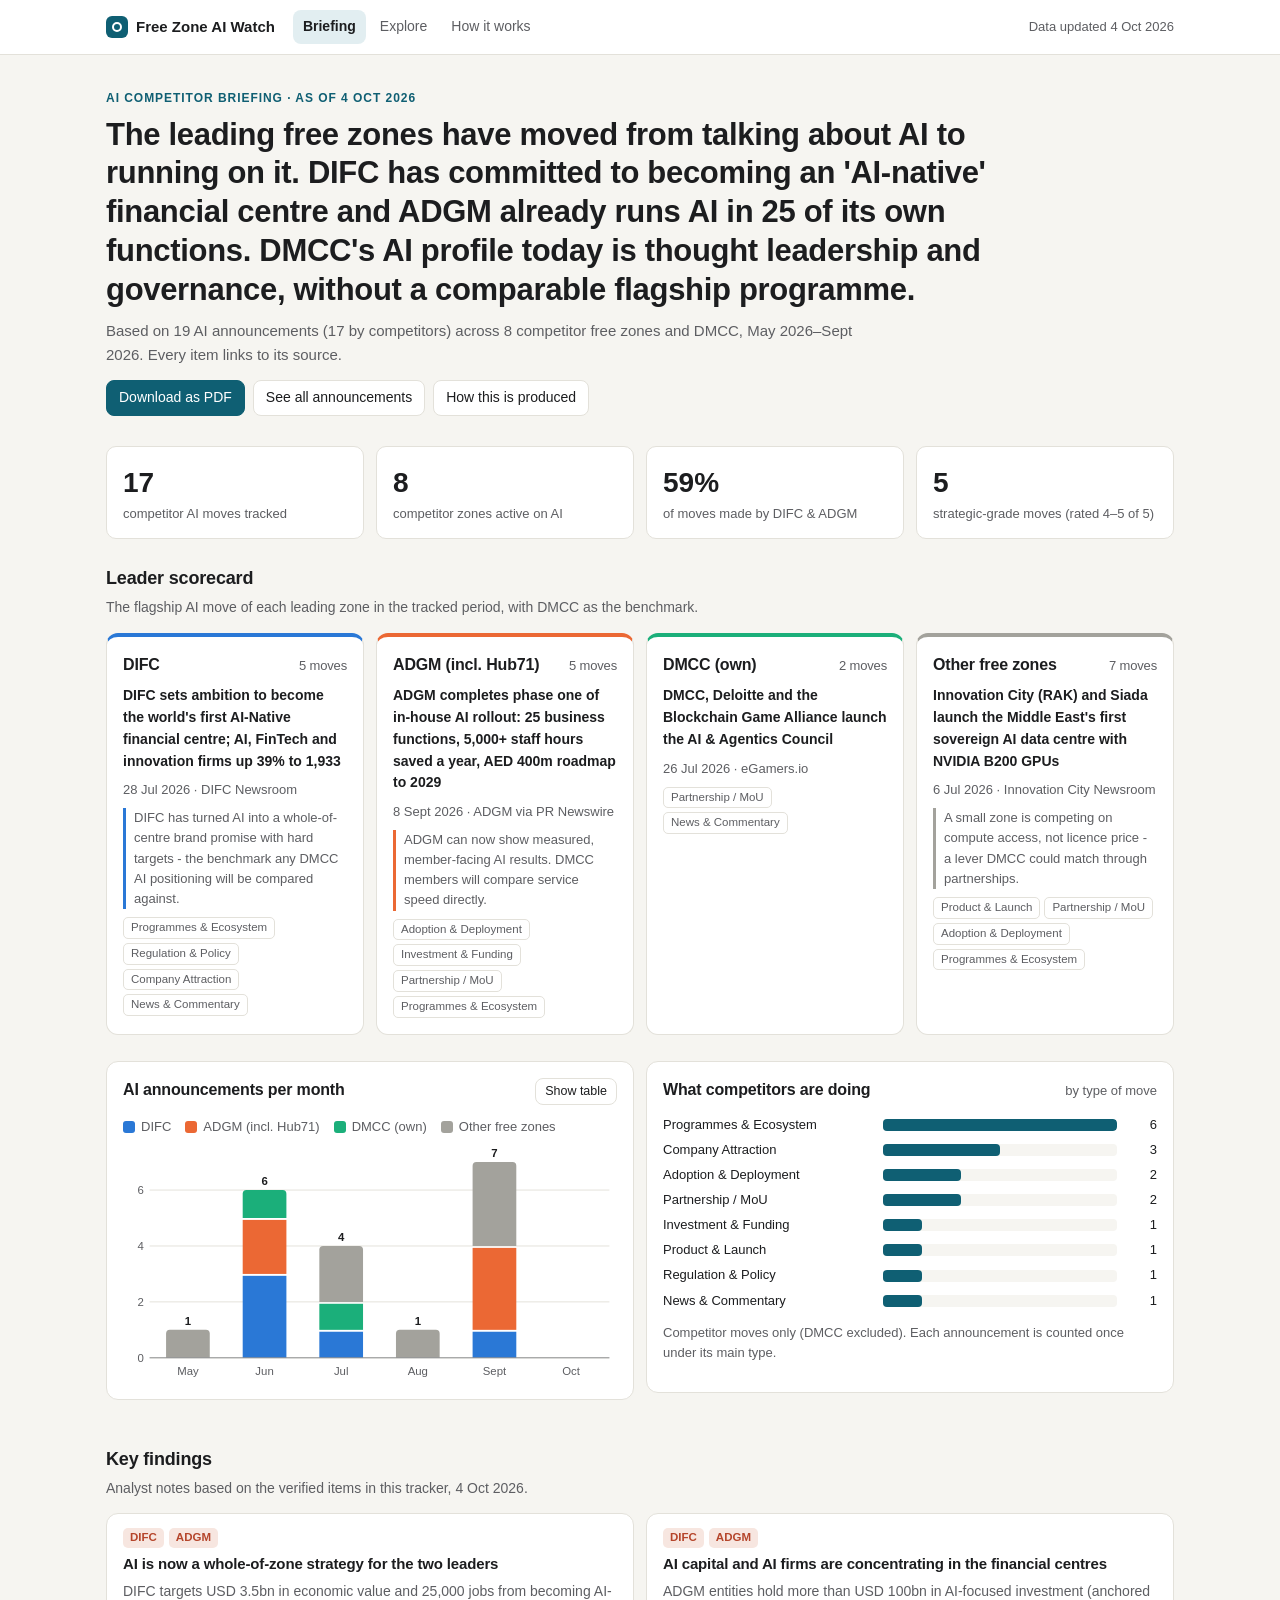
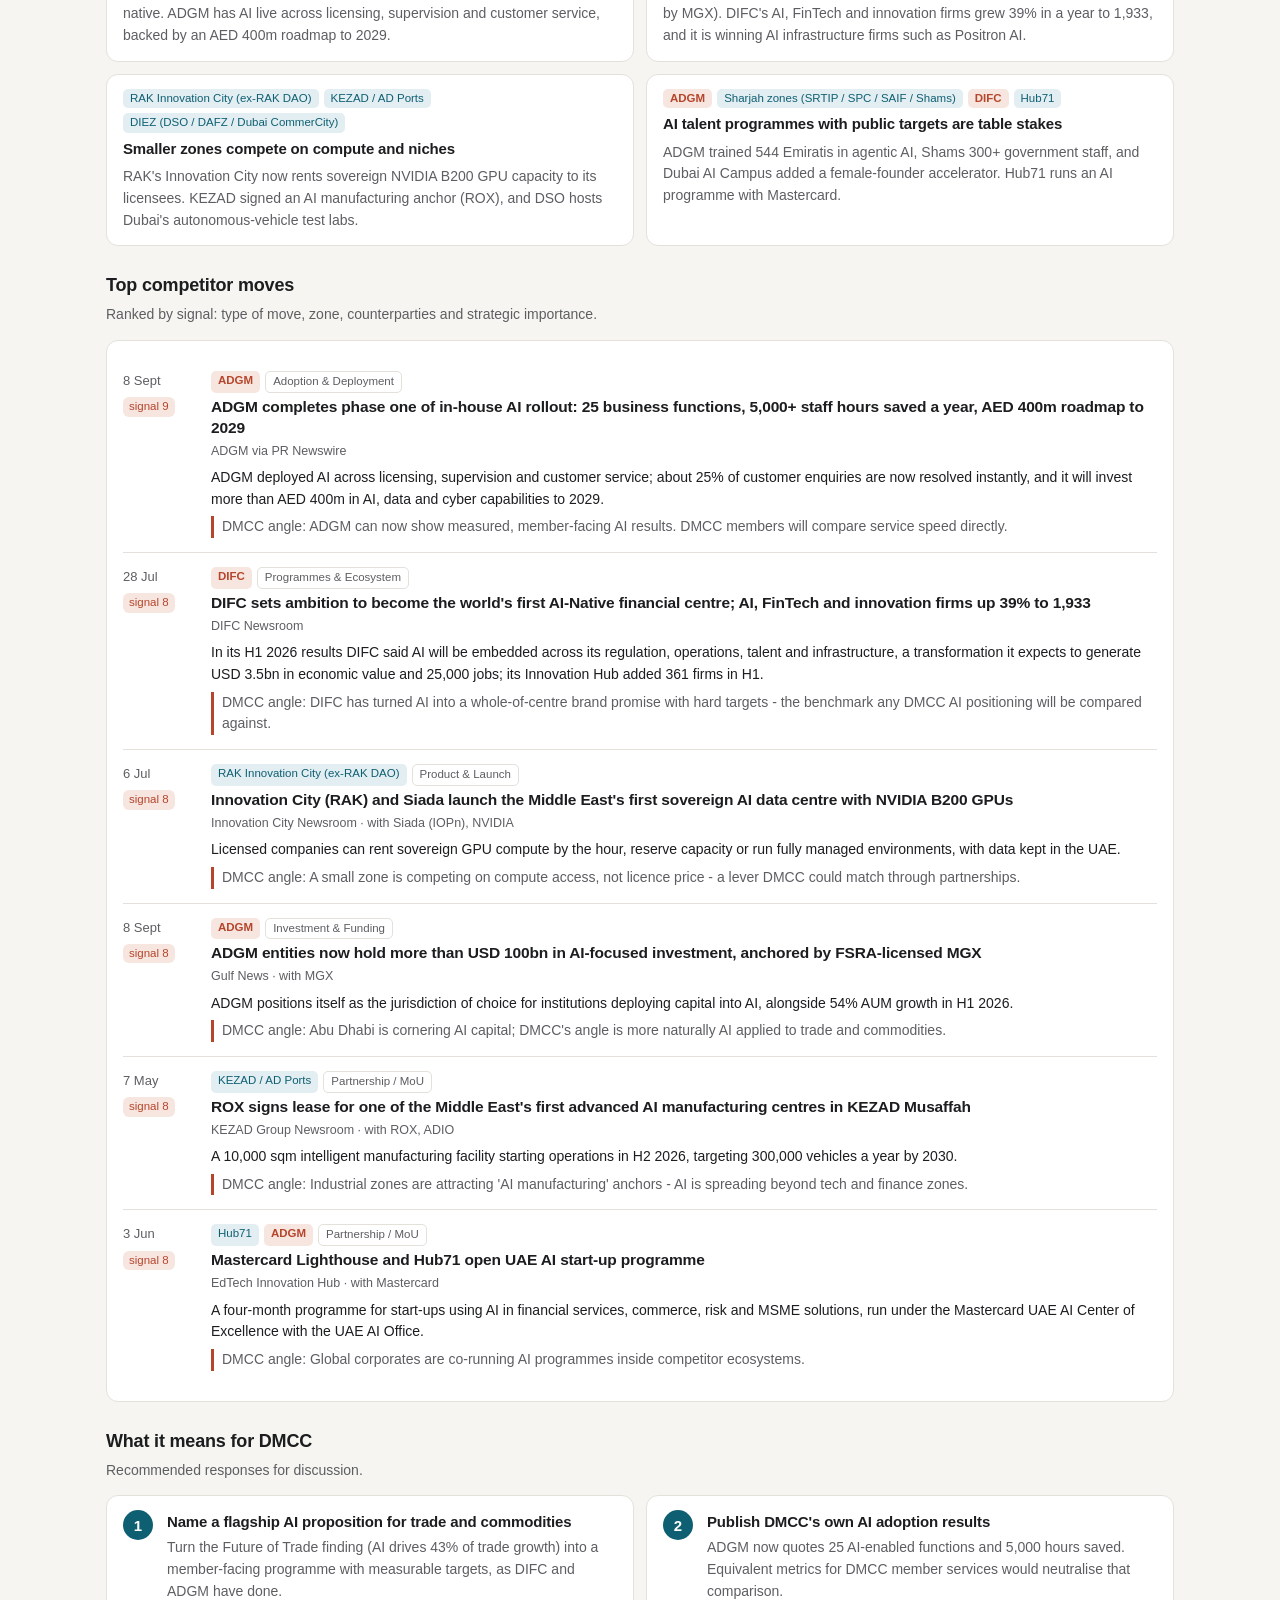
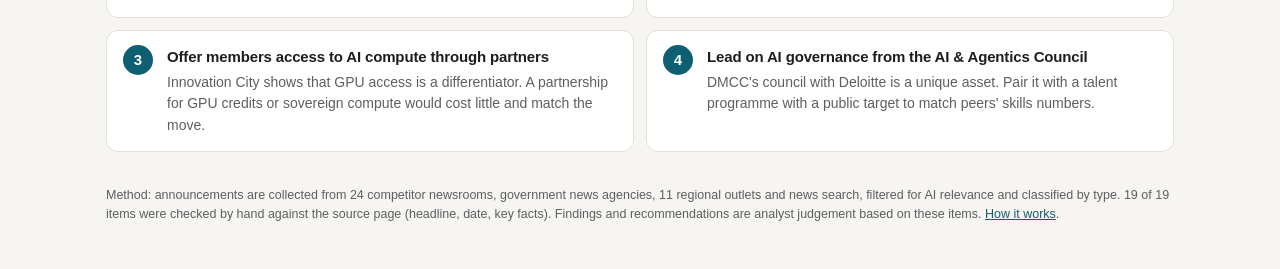
==== index.html @ cc0c8601 "Leadership-ready release: executive briefing, CTO 'how it works' page, verified data, static Pages h" ====
<!doctype html>
<html lang="en">
<head>
<meta charset="utf-8">
<meta name="viewport" content="width=device-width, initial-scale=1">
<title>AI Competitor Briefing</title>
<meta name="description" content="Executive briefing on AI contracts, adoption and launches by UAE free zones, prepared for DMCC leadership.">
<link rel="alternate" type="application/rss+xml" title="Free Zone AI Watch" href="feed.xml">
<link rel="stylesheet" href="styles.css">
</head>
<body>
<header class="nav">
  <div class="wrap">
    <a class="brand" href="./"><span class="mark" aria-hidden="true"></span>Free Zone AI Watch</a>
    <nav aria-label="Pages"><a href="./" aria-current="page">Briefing</a><a href="explore.html">Explore</a><a href="how-it-works.html">How it works</a></nav>
    <span class="meta" id="updated">Loading...</span>
  </div>
</header>

<main class="wrap">
  <section class="hero">
    <div class="eyebrow" id="eyebrow">AI competitor briefing</div>
    <h1 id="headline">Loading briefing...</h1>
    <p class="lede" id="lede"></p>
    <div class="actions">
      <button class="btn primary" onclick="window.print()">Download as PDF</button>
      <a class="btn" href="explore.html">See all announcements</a>
      <a class="btn" href="how-it-works.html">How this is produced</a>
    </div>
  </section>

  <div class="kpis" id="kpis" aria-label="Headline numbers"></div>

  <section class="section" aria-labelledby="sc-h">
    <h2 id="sc-h">Leader scorecard</h2>
    <p class="sub">The flagship AI move of each leading zone in the tracked period, with DMCC as the benchmark.</p>
    <div class="grid g4" id="scorecard"></div>
  </section>

  <section class="section grid g2" style="align-items:start">
    <div class="panel" aria-labelledby="ch-h">
      <div class="panel-head"><h2 id="ch-h">AI announcements per month</h2>
        <button class="btn no-print" id="tblbtn" aria-expanded="false" style="font-size:12.5px;padding:3px 9px">Show table</button></div>
      <div class="legend" id="legend"></div>
      <div class="chart-wrap" id="chartwrap"><svg class="chart" id="chart" role="img" aria-labelledby="ch-h"></svg><div class="tip" id="tip"></div></div>
      <div id="charttable" hidden></div>
    </div>
    <div class="panel" aria-labelledby="mix-h">
      <div class="panel-head"><h2 id="mix-h">What competitors are doing</h2><span class="hint">by type of move</span></div>
      <div id="mix"></div>
    </div>
  </section>

  <section class="section" aria-labelledby="f-h">
    <h2 id="f-h">Key findings</h2>
    <p class="sub" id="f-sub"></p>
    <div class="grid g2" id="findings"></div>
  </section>

  <section class="section" aria-labelledby="m-h">
    <h2 id="m-h">Top competitor moves</h2>
    <p class="sub">Ranked by signal: type of move, zone, counterparties and strategic importance.</p>
    <div class="panel"><ol class="list" id="moves"></ol></div>
  </section>

  <section class="section" aria-labelledby="r-h">
    <h2 id="r-h">What it means for DMCC</h2>
    <p class="sub">Recommended responses for discussion.</p>
    <div class="grid g2" id="recs"></div>
  </section>

  <p class="foot" id="method"></p>
</main>
<script src="brief.js"></script>
</body>
</html>
---- styles.css ----
:root {
  --bg: #f6f5f1; --surface: #ffffff; --surface-2: #fbfaf7; --ink: #1c1d1f; --muted: #5d5e62; --faint: #8a8b8f; --line: #e3e1da;
  --accent: #0f5f73; --accent-soft: #e2eef1; --leader: #b5452b; --leader-soft: #f7e6e0;
  --s-difc: #2a78d6; --s-adgm: #eb6834; --s-dmcc: #1baf7a; --s-other: #a3a29c;
  --bar: #9fc3cc; --bar-leader: #d98a73; --self: #6b6b6b;
  --ok: #2e8b57; --warn: #b7860b; --bad: #b5452b;
  color-scheme: light;
}
@media (prefers-color-scheme: dark) {
  :root:not([data-theme="light"]) {
    --bg: #141517; --surface: #1d1f22; --surface-2: #232529; --ink: #ecebe7; --muted: #a9aaad; --faint: #7d7e82; --line: #2f3236;
    --accent: #6cc2d6; --accent-soft: #1d3339; --leader: #f0937a; --leader-soft: #3a2621;
    --s-difc: #3987e5; --s-adgm: #d95926; --s-dmcc: #199e70; --s-other: #6f6e69;
    --bar: #3e7482; --bar-leader: #a5573f; --self: #8b8b8b;
    --ok: #4cb37a; --warn: #d9a93a; --bad: #f0937a;
    color-scheme: dark;
  }
}
:root[data-theme="dark"] {
  --bg: #141517; --surface: #1d1f22; --surface-2: #232529; --ink: #ecebe7; --muted: #a9aaad; --faint: #7d7e82; --line: #2f3236;
  --accent: #6cc2d6; --accent-soft: #1d3339; --leader: #f0937a; --leader-soft: #3a2621;
  --s-difc: #3987e5; --s-adgm: #d95926; --s-dmcc: #199e70; --s-other: #6f6e69;
  --bar: #3e7482; --bar-leader: #a5573f; --self: #8b8b8b;
  --ok: #4cb37a; --warn: #d9a93a; --bad: #f0937a;
  color-scheme: dark;
}

* { box-sizing: border-box; }
body { margin: 0; background: var(--bg); color: var(--ink); font: 15px/1.55 -apple-system, BlinkMacSystemFont, "Segoe UI", Inter, Roboto, sans-serif; }
a { color: var(--accent); }
.wrap { max-width: 1100px; margin: 0 auto; padding: 0 16px; }
main, .alert, code { overflow-wrap: anywhere; }
h1, h2, h3 { letter-spacing: -0.01em; }

/* ---------- top navigation */
.nav { background: var(--surface); border-bottom: 1px solid var(--line); position: sticky; top: 0; z-index: 5; }
.nav .wrap { display: flex; align-items: center; gap: 18px; min-height: 54px; flex-wrap: wrap; }
.brand { font-weight: 700; color: var(--ink); text-decoration: none; display: flex; align-items: center; gap: 8px; }
.brand .mark { width: 22px; height: 22px; border-radius: 6px; background: var(--accent); display: inline-block; position: relative; }
.brand .mark::after { content: ""; position: absolute; inset: 6px; border-radius: 50%; border: 2px solid var(--surface); }
.nav nav { display: flex; gap: 4px; flex-wrap: wrap; }
.nav nav a { text-decoration: none; color: var(--muted); padding: 6px 10px; border-radius: 8px; font-size: 14px; }
.nav nav a[aria-current="page"] { color: var(--ink); background: var(--accent-soft); font-weight: 600; }
.nav .meta { margin-left: auto; color: var(--muted); font-size: 13px; }

/* ---------- briefing hero */
.hero { padding: 34px 0 10px; }
.eyebrow { text-transform: uppercase; letter-spacing: .08em; font-size: 12px; color: var(--accent); font-weight: 700; }
.hero h1 { font-size: clamp(22px, 3.2vw, 31px); line-height: 1.25; margin: 8px 0 10px; max-width: 30em; font-weight: 650; }
.hero p.lede { color: var(--muted); margin: 0; max-width: 52em; }
.actions { display: flex; gap: 8px; margin-top: 14px; flex-wrap: wrap; }
.btn { font: inherit; font-size: 14px; border: 1px solid var(--line); background: var(--surface); color: var(--ink); border-radius: 8px; padding: 6px 12px; cursor: pointer; text-decoration: none; }
.btn.primary { background: var(--accent); border-color: var(--accent); color: var(--surface); }

/* ---------- shared cards and sections */
.section { margin: 26px 0; }
.section > h2 { font-size: 18px; margin: 0 0 4px; }
.section > .sub { color: var(--muted); margin: 0 0 14px; font-size: 14px; }
.panel { background: var(--surface); border: 1px solid var(--line); border-radius: 12px; padding: 16px; margin-bottom: 20px; }
.panel-head { display: flex; flex-wrap: wrap; gap: 8px; justify-content: space-between; align-items: baseline; margin-bottom: 12px; }
.panel-head h2, .panel h2 { margin: 0; font-size: 16px; }
.hint { color: var(--muted); font-size: 13px; }
.grid { display: grid; gap: 12px; }
.g2 { grid-template-columns: repeat(2, 1fr); } .g3 { grid-template-columns: repeat(3, 1fr); } .g4 { grid-template-columns: repeat(4, 1fr); }
@media (max-width: 860px) { .g3, .g4 { grid-template-columns: repeat(2, 1fr); } }
@media (max-width: 560px) { .g2, .g3, .g4 { grid-template-columns: 1fr; } }

.kpis { display: grid; grid-template-columns: repeat(4, 1fr); gap: 12px; margin: 20px 0; }
.kpi { background: var(--surface); border: 1px solid var(--line); border-radius: 10px; padding: 14px 16px; }
.kpi .v { font-size: 28px; font-weight: 650; font-variant-numeric: tabular-nums; }
.kpi .l { color: var(--muted); font-size: 13px; }
@media (max-width: 720px) { .kpis { grid-template-columns: repeat(2, 1fr); } }

/* ---------- leader scorecard */
.score { background: var(--surface); border: 1px solid var(--line); border-radius: 12px; padding: 16px; border-top: 4px solid var(--zc, var(--line)); display: flex; flex-direction: column; gap: 8px; }
.score h3 { margin: 0; font-size: 16px; display: flex; justify-content: space-between; gap: 8px; align-items: baseline; }
.score .count { font-size: 13px; color: var(--muted); font-weight: 500; white-space: nowrap; }
.score .flag { font-size: 14px; }
.score .flag a { color: var(--ink); text-decoration: none; font-weight: 600; }
.score .flag a:hover { color: var(--accent); text-decoration: underline; }
.score .angle { font-size: 13px; color: var(--muted); border-left: 3px solid var(--zc); padding-left: 8px; }
.score .cats { display: flex; flex-wrap: wrap; gap: 4px; }

/* ---------- chart */
.chart-wrap { position: relative; }
.chart { width: 100%; height: auto; display: block; }
.chart text { fill: var(--muted); font-size: 12px; font-family: inherit; }
.chart .grid-line { stroke: var(--line); stroke-width: 1; }
.chart .axis { stroke: var(--faint); stroke-width: 1; }
.chart .total { fill: var(--ink); font-weight: 600; }
.legend { display: flex; flex-wrap: wrap; gap: 14px; font-size: 13px; color: var(--muted); margin: 4px 0 8px; }
.legend span { display: inline-flex; align-items: center; gap: 6px; }
.legend i { width: 12px; height: 12px; border-radius: 3px; display: inline-block; }
.tip { position: absolute; pointer-events: none; background: var(--surface); border: 1px solid var(--line); border-radius: 8px; padding: 8px 10px; font-size: 13px; box-shadow: 0 6px 20px rgba(0,0,0,.12); min-width: 140px; display: none; z-index: 3; }
.tip b { display: block; margin-bottom: 4px; }
.tip .row { display: flex; justify-content: space-between; gap: 12px; }
.tip .row i { width: 10px; height: 10px; border-radius: 2px; display: inline-block; margin-right: 6px; }
table.data { width: 100%; border-collapse: collapse; font-size: 13px; }
table.data th, table.data td { text-align: left; padding: 6px 8px; border-bottom: 1px solid var(--line); }
table.data th { color: var(--muted); font-weight: 600; }
table.data td.n, table.data th.n { text-align: right; font-variant-numeric: tabular-nums; }
.hbar { display: grid; grid-template-columns: minmax(120px, 210px) 1fr 30px; gap: 10px; align-items: center; font-size: 13px; margin: 5px 0; }
.hbar .track { height: 12px; background: var(--bg); border-radius: 4px; overflow: hidden; display: block; }
.hbar .fill { display: block; height: 100%; background: var(--accent); border-radius: 0 4px 4px 0; }
.hbar .n { text-align: right; font-variant-numeric: tabular-nums; }

/* ---------- findings, moves, recommendations */
.finding { background: var(--surface); border: 1px solid var(--line); border-radius: 12px; padding: 14px 16px; }
.finding h3 { margin: 0 0 6px; font-size: 15px; }
.finding p { margin: 0; color: var(--muted); font-size: 14px; }
.rec { display: grid; grid-template-columns: 34px 1fr; gap: 10px; background: var(--surface); border: 1px solid var(--line); border-radius: 12px; padding: 14px 16px; }
.rec .num { width: 30px; height: 30px; border-radius: 50%; background: var(--accent); color: var(--surface); font-weight: 700; display: grid; place-items: center; }
.rec h3 { margin: 0 0 4px; font-size: 15px; }
.rec p { margin: 0; color: var(--muted); font-size: 14px; }

.tags { display: flex; flex-wrap: wrap; gap: 5px; margin-bottom: 4px; }
.tag { font-size: 11.5px; border-radius: 5px; padding: 1px 7px; background: var(--accent-soft); color: var(--accent); }
.tag.leader { background: var(--leader-soft); color: var(--leader); font-weight: 600; }
.tag.self { background: var(--bg); color: var(--self); }
.tag.cat { background: transparent; border: 1px solid var(--line); color: var(--muted); }
.tag.ver { background: transparent; border: 1px solid var(--ok); color: var(--ok); }

.list { list-style: none; margin: 0; padding: 0; }
.it { border-top: 1px solid var(--line); padding: 14px 0; display: grid; grid-template-columns: 74px 1fr; gap: 14px; }
.it:first-child { border-top: 0; }
.it .date { color: var(--muted); font-size: 13px; font-variant-numeric: tabular-nums; }
.it .date .sig { display: inline-block; margin-top: 6px; font-size: 11.5px; border-radius: 6px; padding: 1px 6px; background: var(--accent-soft); color: var(--accent); }
.it .date .sig.hi { background: var(--leader-soft); color: var(--leader); }
.it h3 { margin: 0 0 3px; font-size: 15.5px; line-height: 1.35; font-weight: 600; }
.it h3 a { color: var(--ink); text-decoration: none; }
.it h3 a:hover { color: var(--accent); text-decoration: underline; }
.it .src { color: var(--muted); font-size: 12.5px; }
.it p { margin: 6px 0 0; font-size: 14px; }
.it .angle { border-left: 3px solid var(--leader); padding-left: 8px; color: var(--muted); }
@media (max-width: 560px) {
  .it { grid-template-columns: 1fr; gap: 4px; }
  .it .date br { display: none; }
  .it .date .sig { margin: 0 0 0 8px; }
}

/* ---------- explorer */
.zonebars { display: grid; gap: 6px; }
.zb { display: grid; grid-template-columns: minmax(110px, 260px) 1fr 36px; gap: 10px; align-items: center; background: none; border: 0; padding: 2px 0; color: inherit; font: inherit; text-align: left; cursor: pointer; }
.zb:hover .zn, .zb.on .zn { color: var(--accent); }
.zb .zn { font-size: 13px; overflow: hidden; text-overflow: ellipsis; white-space: nowrap; }
.zb .track { display: block; height: 12px; background: var(--bg); border-radius: 4px; overflow: hidden; }
.zb .fill { display: block; height: 100%; background: var(--bar); border-radius: 4px; }
.zb.leader .fill { background: var(--bar-leader); }
.zb .n { font-size: 13px; text-align: right; font-variant-numeric: tabular-nums; }
@media (max-width: 560px) { .zb { grid-template-columns: minmax(0, 1fr) 38% 28px; } }
.filters { display: flex; flex-wrap: wrap; gap: 8px; align-items: center; margin-bottom: 10px; }
.filters input[type=search], .filters select { font: inherit; font-size: 14px; color: var(--ink); background: var(--bg); border: 1px solid var(--line); border-radius: 8px; padding: 6px 10px; min-width: 0; }
.filters input[type=search] { flex: 1 1 220px; }
.check { font-size: 13px; color: var(--muted); display: flex; gap: 5px; align-items: center; }
.chips { display: flex; flex-wrap: wrap; gap: 6px; margin-bottom: 8px; }
.chip { font: inherit; font-size: 12.5px; border: 1px solid var(--line); background: var(--surface); color: var(--ink); border-radius: 999px; padding: 3px 10px; cursor: pointer; }
.chip.on { background: var(--accent); border-color: var(--accent); color: var(--surface); }
.chip .c { opacity: .7; margin-left: 4px; }
.empty { color: var(--muted); text-align: center; padding: 24px 0; }
details > summary { list-style: none; cursor: pointer; margin-bottom: 0; }
details > summary::-webkit-details-marker { display: none; }
details[open] > summary { margin-bottom: 12px; }
.health { display: grid; grid-template-columns: repeat(auto-fill, minmax(230px, 1fr)); gap: 6px; }
.hs { display: flex; gap: 8px; align-items: center; font-size: 13px; padding: 5px 8px; border: 1px solid var(--line); border-radius: 8px; min-width: 0; }
.hs span:last-child { overflow: hidden; text-overflow: ellipsis; white-space: nowrap; }
.dot { width: 9px; height: 9px; border-radius: 50%; flex: none; background: var(--faint); }
.dot.ok { background: var(--ok); } .dot.degraded { background: var(--warn); } .dot.down { background: var(--bad); }
.alert { border-left: 3px solid var(--leader); background: var(--leader-soft); padding: 6px 10px; border-radius: 6px; font-size: 13px; margin-bottom: 6px; }

/* ---------- how it works */
.prose { max-width: 760px; }
.prose p, .prose li { color: var(--ink); }
.arch { width: 100%; height: auto; display: block; }
.arch .box { fill: var(--surface-2); stroke: var(--line); stroke-width: 1.5; }
.arch .box.hl { stroke: var(--accent); }
.arch text { fill: var(--ink); font-size: 13px; font-family: inherit; }
.arch text.small { fill: var(--muted); font-size: 11.5px; }
.arch .flow { stroke: var(--faint); stroke-width: 1.5; fill: none; marker-end: url(#arrow); }
.arch #arrow path { fill: var(--faint); }
.yes { color: var(--ok); font-weight: 700; } .no { color: var(--faint); }
.tiers { counter-reset: t; }
.layer { display: grid; grid-template-columns: 180px 1fr; gap: 12px; padding: 10px 0; border-top: 1px solid var(--line); font-size: 14px; }
.layer:first-child { border-top: 0; }
.layer b { color: var(--ink); }
.layer span { color: var(--muted); }
@media (max-width: 560px) { .layer { grid-template-columns: 1fr; gap: 2px; } }
.scroll { overflow-x: auto; }

.foot { color: var(--muted); font-size: 12.5px; padding: 8px 0 32px; }

/* ---------- print: the briefing becomes a clean 2-page PDF */
@media print {
  :root { --bg: #fff; }
  body { font-size: 12px; }
  .nav, .actions, .no-print, .tip { display: none !important; }
  .panel, .score, .finding, .rec, .kpi { break-inside: avoid; box-shadow: none; }
  .section { margin: 14px 0; }
  .hero { padding-top: 0; }
  a { color: inherit; text-decoration: none; }
  .print-only { display: block !important; }
}
.print-only { display: none; }
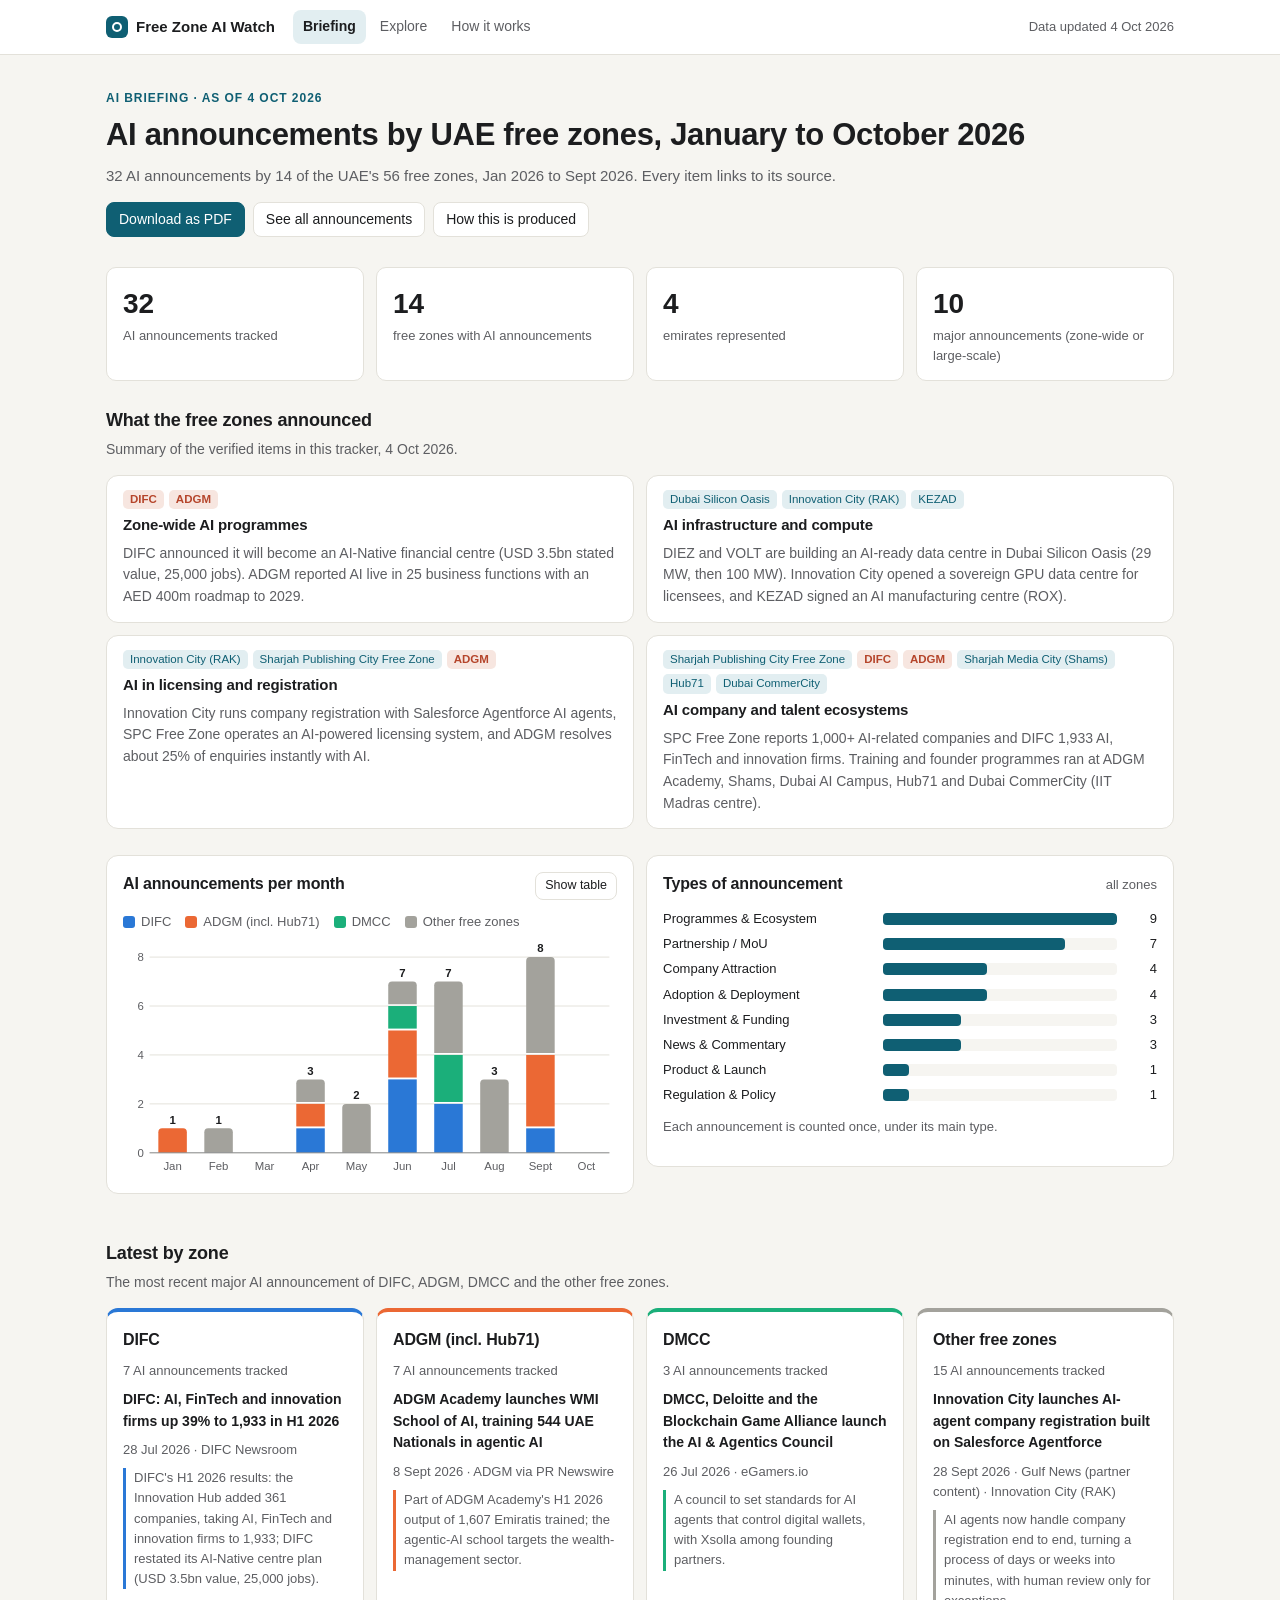
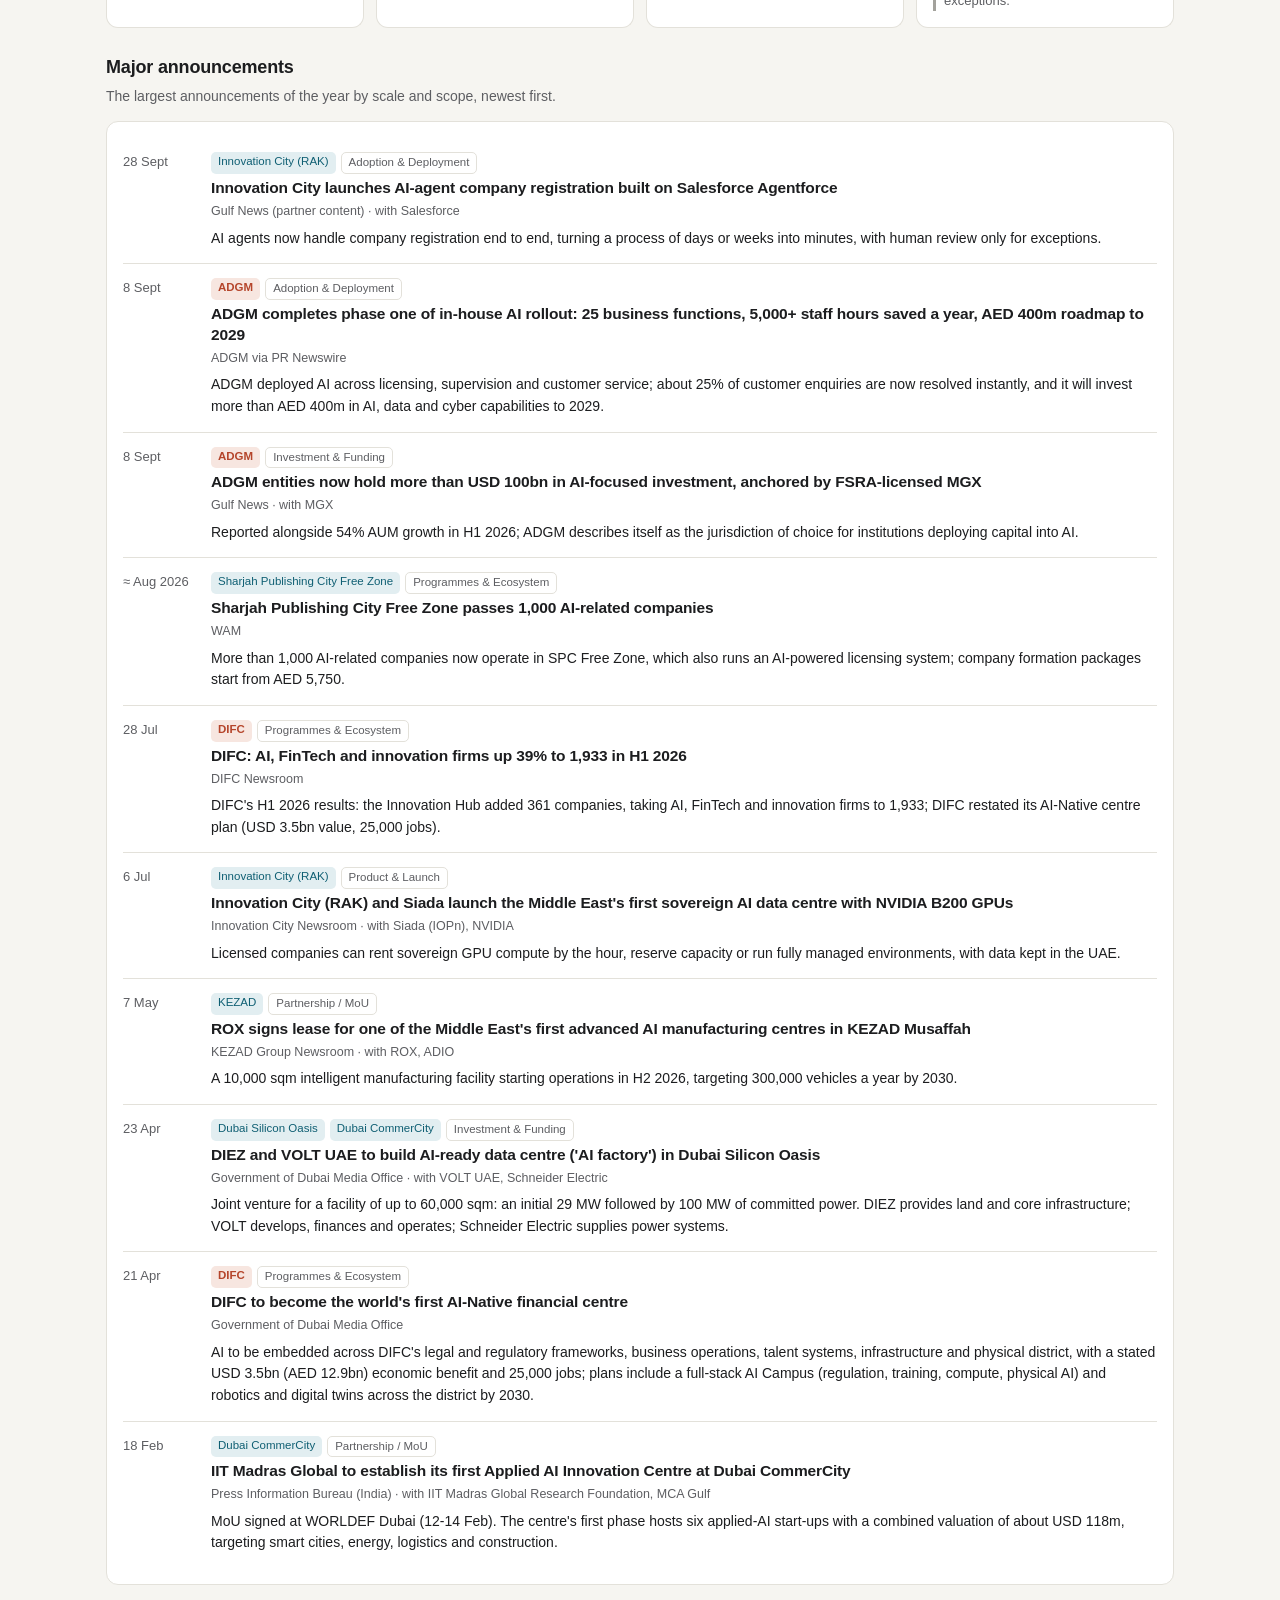
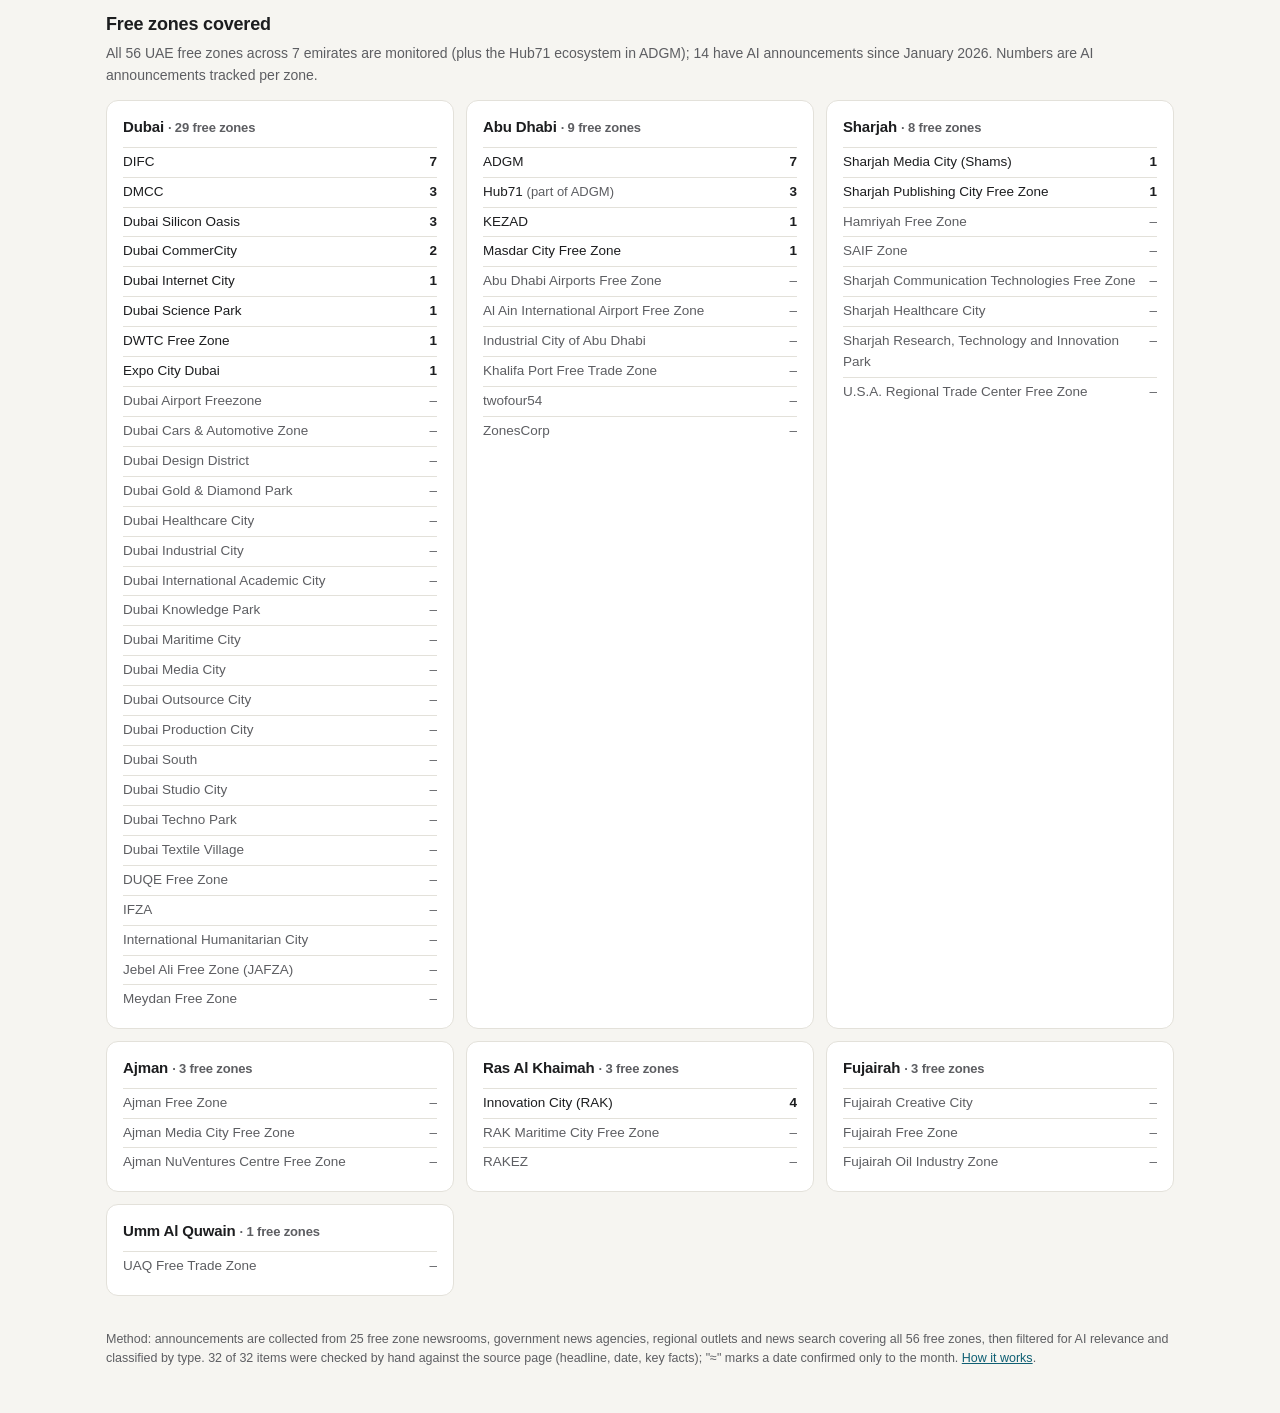
==== commit 9002e43d: "Cover all 56 UAE free zones with neutral, descriptive briefing - Register every UAE free zone (56 ac" ====
--- a/index.html
+++ b/index.html
@@ -1,10 +1,9 @@
 <!doctype html>
-<html lang="en">
-<head>
+<html lang="en"><head>
 <meta charset="utf-8">
 <meta name="viewport" content="width=device-width, initial-scale=1">
-<title>AI Competitor Briefing</title>
-<meta name="description" content="Executive briefing on AI contracts, adoption and launches by UAE free zones, prepared for DMCC leadership.">
+<title>Free Zone AI Briefing</title>
+<meta name="description" content="AI contracts, adoption and launches announced by UAE free zones in 2026.">
 <link rel="alternate" type="application/rss+xml" title="Free Zone AI Watch" href="feed.xml">
 <link rel="stylesheet" href="styles.css">
 </head>
@@ -13,15 +12,15 @@
   <div class="wrap">
     <a class="brand" href="./"><span class="mark" aria-hidden="true"></span>Free Zone AI Watch</a>
     <nav aria-label="Pages"><a href="./" aria-current="page">Briefing</a><a href="explore.html">Explore</a><a href="how-it-works.html">How it works</a></nav>
-    <span class="meta" id="updated">Loading...</span>
+    <span class="meta" id="updated">Data updated 4 Oct 2026</span>
   </div>
 </header>
 
 <main class="wrap">
   <section class="hero">
-    <div class="eyebrow" id="eyebrow">AI competitor briefing</div>
-    <h1 id="headline">Loading briefing...</h1>
-    <p class="lede" id="lede"></p>
+    <div class="eyebrow" id="eyebrow">AI briefing · as of 4 Oct 2026</div>
+    <h1 id="headline">AI announcements by UAE free zones, January to October 2026</h1>
+    <p class="lede" id="lede">32 AI announcements by 14 of the UAE's 56 free zones, Jan 2026 to Sept 2026. Every item links to its source.</p>
     <div class="actions">
       <button class="btn primary" onclick="window.print()">Download as PDF</button>
       <a class="btn" href="explore.html">See all announcements</a>
@@ -29,48 +28,131 @@
     </div>
   </section>
 
-  <div class="kpis" id="kpis" aria-label="Headline numbers"></div>
+  <div class="kpis" id="kpis" aria-label="Headline numbers"><div class="kpi"><div class="v">32</div><div class="l">AI announcements tracked</div></div><div class="kpi"><div class="v">14</div><div class="l">free zones with AI announcements</div></div><div class="kpi"><div class="v">4</div><div class="l">emirates represented</div></div><div class="kpi"><div class="v">10</div><div class="l">major announcements (zone-wide or large-scale)</div></div></div>
 
-  <section class="section" aria-labelledby="sc-h">
-    <h2 id="sc-h">Leader scorecard</h2>
-    <p class="sub">The flagship AI move of each leading zone in the tracked period, with DMCC as the benchmark.</p>
-    <div class="grid g4" id="scorecard"></div>
+  <section class="section" aria-labelledby="f-h">
+    <h2 id="f-h">What the free zones announced</h2>
+    <p class="sub" id="f-sub">Summary of the verified items in this tracker, 4 Oct 2026.</p>
+    <div class="grid g2" id="findings"><div class="finding"><div class="tags"><span class="tag leader">DIFC</span><span class="tag leader">ADGM</span></div><h3>Zone-wide AI programmes</h3><p>DIFC announced it will become an AI-Native financial centre (USD 3.5bn stated value, 25,000 jobs). ADGM reported AI live in 25 business functions with an AED 400m roadmap to 2029.</p></div><div class="finding"><div class="tags"><span class="tag ">Dubai Silicon Oasis</span><span class="tag ">Innovation City (RAK)</span><span class="tag ">KEZAD</span></div><h3>AI infrastructure and compute</h3><p>DIEZ and VOLT are building an AI-ready data centre in Dubai Silicon Oasis (29 MW, then 100 MW). Innovation City opened a sovereign GPU data centre for licensees, and KEZAD signed an AI manufacturing centre (ROX).</p></div><div class="finding"><div class="tags"><span class="tag ">Innovation City (RAK)</span><span class="tag ">Sharjah Publishing City Free Zone</span><span class="tag leader">ADGM</span></div><h3>AI in licensing and registration</h3><p>Innovation City runs company registration with Salesforce Agentforce AI agents, SPC Free Zone operates an AI-powered licensing system, and ADGM resolves about 25% of enquiries instantly with AI.</p></div><div class="finding"><div class="tags"><span class="tag ">Sharjah Publishing City Free Zone</span><span class="tag leader">DIFC</span><span class="tag leader">ADGM</span><span class="tag ">Sharjah Media City (Shams)</span><span class="tag ">Hub71</span><span class="tag ">Dubai CommerCity</span></div><h3>AI company and talent ecosystems</h3><p>SPC Free Zone reports 1,000+ AI-related companies and DIFC 1,933 AI, FinTech and innovation firms. Training and founder programmes ran at ADGM Academy, Shams, Dubai AI Campus, Hub71 and Dubai CommerCity (IIT Madras centre).</p></div></div>
   </section>
 
   <section class="section grid g2" style="align-items:start">
     <div class="panel" aria-labelledby="ch-h">
       <div class="panel-head"><h2 id="ch-h">AI announcements per month</h2>
         <button class="btn no-print" id="tblbtn" aria-expanded="false" style="font-size:12.5px;padding:3px 9px">Show table</button></div>
-      <div class="legend" id="legend"></div>
-      <div class="chart-wrap" id="chartwrap"><svg class="chart" id="chart" role="img" aria-labelledby="ch-h"></svg><div class="tip" id="tip"></div></div>
-      <div id="charttable" hidden></div>
+      <div class="legend" id="legend"><span><i style="background:var(--s-difc)"></i>DIFC</span><span><i style="background:var(--s-adgm)"></i>ADGM (incl. Hub71)</span><span><i style="background:var(--s-dmcc)"></i>DMCC</span><span><i style="background:var(--s-other)"></i>Other free zones</span></div>
+      <div class="chart-wrap" id="chartwrap"><svg class="chart" id="chart" role="img" aria-labelledby="ch-h" viewBox="0 0 520 250"><line class="grid-line" x1="28" x2="512" y1="224" y2="224"></line><text x="22" y="228" text-anchor="end">0</text><line class="grid-line" x1="28" x2="512" y1="172.5" y2="172.5"></line><text x="22" y="176.5" text-anchor="end">2</text><line class="grid-line" x1="28" x2="512" y1="121" y2="121"></line><text x="22" y="125" text-anchor="end">4</text><line class="grid-line" x1="28" x2="512" y1="69.5" y2="69.5"></line><text x="22" y="73.5" text-anchor="end">6</text><line class="grid-line" x1="28" x2="512" y1="18" y2="18"></line><text x="22" y="22" text-anchor="end">8</text><path d="M37.196,224 V202.25 Q37.196,198.25 41.196,198.25 H63.20399999999999 Q67.204,198.25 67.204,202.25 V224 Z" fill="var(--s-adgm)"></path><text class="total" x="52.199999999999996" y="193.25" text-anchor="middle">1</text><text x="52.199999999999996" y="242" text-anchor="middle">Jan</text><rect class="hit" data-i="0" x="28" y="18" width="48.4" height="206" fill="transparent"></rect><path d="M85.596,224 V202.25 Q85.596,198.25 89.596,198.25 H111.604 Q115.604,198.25 115.604,202.25 V224 Z" fill="var(--s-other)"></path><text class="total" x="100.60000000000001" y="193.25" text-anchor="middle">1</text><text x="100.60000000000001" y="242" text-anchor="middle">Feb</text><rect class="hit" data-i="1" x="76.4" y="18" width="48.4" height="206" fill="transparent"></rect><text x="149" y="242" text-anchor="middle">Mar</text><rect class="hit" data-i="2" x="124.8" y="18" width="48.4" height="206" fill="transparent"></rect><rect x="182.396" y="198.25" width="30.008" height="25.75" fill="var(--s-difc)"></rect><rect x="182.396" y="172.5" width="30.008" height="23.75" fill="var(--s-adgm)"></rect><path d="M182.396,170.5 V150.75 Q182.396,146.75 186.396,146.75 H208.404 Q212.404,146.75 212.404,150.75 V170.5 Z" fill="var(--s-other)"></path><text class="total" x="197.39999999999998" y="141.75" text-anchor="middle">3</text><text x="197.39999999999998" y="242" text-anchor="middle">Apr</text><rect class="hit" data-i="3" x="173.2" y="18" width="48.4" height="206" fill="transparent"></rect><path d="M230.796,224 V176.5 Q230.796,172.5 234.796,172.5 H256.804 Q260.804,172.5 260.804,176.5 V224 Z" fill="var(--s-other)"></path><text class="total" x="245.79999999999998" y="167.5" text-anchor="middle">2</text><text x="245.79999999999998" y="242" text-anchor="middle">May</text><rect class="hit" data-i="4" x="221.6" y="18" width="48.4" height="206" fill="transparent"></rect><rect x="279.196" y="146.75" width="30.008" height="77.25" fill="var(--s-difc)"></rect><rect x="279.196" y="95.25" width="30.008" height="49.5" fill="var(--s-adgm)"></rect><rect x="279.196" y="69.5" width="30.008" height="23.75" fill="var(--s-dmcc)"></rect><path d="M279.196,67.5 V47.75 Q279.196,43.75 283.196,43.75 H305.204 Q309.204,43.75 309.204,47.75 V67.5 Z" fill="var(--s-other)"></path><text class="total" x="294.20000000000005" y="38.75" text-anchor="middle">7</text><text x="294.20000000000005" y="242" text-anchor="middle">Jun</text><rect class="hit" data-i="5" x="270" y="18" width="48.4" height="206" fill="transparent"></rect><rect x="327.596" y="172.5" width="30.008" height="51.5" fill="var(--s-difc)"></rect><rect x="327.596" y="121" width="30.008" height="49.5" fill="var(--s-dmcc)"></rect><path d="M327.596,119 V47.75 Q327.596,43.75 331.596,43.75 H353.604 Q357.604,43.75 357.604,47.75 V119 Z" fill="var(--s-other)"></path><text class="total" x="342.6" y="38.75" text-anchor="middle">7</text><text x="342.6" y="242" text-anchor="middle">Jul</text><rect class="hit" data-i="6" x="318.4" y="18" width="48.4" height="206" fill="transparent"></rect><path d="M375.99600000000004,224 V150.75 Q375.99600000000004,146.75 379.99600000000004,146.75 H402.004 Q406.004,146.75 406.004,150.75 V224 Z" fill="var(--s-other)"></path><text class="total" x="391.00000000000006" y="141.75" text-anchor="middle">3</text><text x="391.00000000000006" y="242" text-anchor="middle">Aug</text><rect class="hit" data-i="7" x="366.8" y="18" width="48.4" height="206" fill="transparent"></rect><rect x="424.396" y="198.25" width="30.008" height="25.75" fill="var(--s-difc)"></rect><rect x="424.396" y="121" width="30.008" height="75.25" fill="var(--s-adgm)"></rect><path d="M424.396,119 V22 Q424.396,18 428.396,18 H450.404 Q454.404,18 454.404,22 V119 Z" fill="var(--s-other)"></path><text class="total" x="439.40000000000003" y="13" text-anchor="middle">8</text><text x="439.40000000000003" y="242" text-anchor="middle">Sept</text><rect class="hit" data-i="8" x="415.2" y="18" width="48.4" height="206" fill="transparent"></rect><text x="487.8" y="242" text-anchor="middle">Oct</text><rect class="hit" data-i="9" x="463.59999999999997" y="18" width="48.4" height="206" fill="transparent"></rect><line class="axis" x1="28" x2="512" y1="224" y2="224"></line></svg><div class="tip" id="tip"></div></div>
+      <div id="charttable" hidden=""><table class="data"><thead><tr><th>Month</th><th class="n">DIFC</th><th class="n">ADGM</th><th class="n">DMCC</th><th class="n">Others</th><th class="n">Total</th></tr></thead><tbody><tr><td>2026-01</td><td class="n">0</td><td class="n">1</td><td class="n">0</td><td class="n">0</td><td class="n">1</td></tr><tr><td>2026-02</td><td class="n">0</td><td class="n">0</td><td class="n">0</td><td class="n">1</td><td class="n">1</td></tr><tr><td>2026-03</td><td class="n">0</td><td class="n">0</td><td class="n">0</td><td class="n">0</td><td class="n">0</td></tr><tr><td>2026-04</td><td class="n">1</td><td class="n">1</td><td class="n">0</td><td class="n">1</td><td class="n">3</td></tr><tr><td>2026-05</td><td class="n">0</td><td class="n">0</td><td class="n">0</td><td class="n">2</td><td class="n">2</td></tr><tr><td>2026-06</td><td class="n">3</td><td class="n">2</td><td class="n">1</td><td class="n">1</td><td class="n">7</td></tr><tr><td>2026-07</td><td class="n">2</td><td class="n">0</td><td class="n">2</td><td class="n">3</td><td class="n">7</td></tr><tr><td>2026-08</td><td class="n">0</td><td class="n">0</td><td class="n">0</td><td class="n">3</td><td class="n">3</td></tr><tr><td>2026-09</td><td class="n">1</td><td class="n">3</td><td class="n">0</td><td class="n">4</td><td class="n">8</td></tr><tr><td>2026-10</td><td class="n">0</td><td class="n">0</td><td class="n">0</td><td class="n">0</td><td class="n">0</td></tr></tbody></table></div>
     </div>
     <div class="panel" aria-labelledby="mix-h">
-      <div class="panel-head"><h2 id="mix-h">What competitors are doing</h2><span class="hint">by type of move</span></div>
-      <div id="mix"></div>
+      <div class="panel-head"><h2 id="mix-h">Types of announcement</h2><span class="hint">all zones</span></div>
+      <div id="mix"><div class="hbar"><span>Programmes &amp; Ecosystem</span><span class="track"><span class="fill" style="width:100%"></span></span><span class="n">9</span></div><div class="hbar"><span>Partnership / MoU</span><span class="track"><span class="fill" style="width:77.77777777777779%"></span></span><span class="n">7</span></div><div class="hbar"><span>Company Attraction</span><span class="track"><span class="fill" style="width:44.44444444444444%"></span></span><span class="n">4</span></div><div class="hbar"><span>Adoption &amp; Deployment</span><span class="track"><span class="fill" style="width:44.44444444444444%"></span></span><span class="n">4</span></div><div class="hbar"><span>Investment &amp; Funding</span><span class="track"><span class="fill" style="width:33.33333333333333%"></span></span><span class="n">3</span></div><div class="hbar"><span>News &amp; Commentary</span><span class="track"><span class="fill" style="width:33.33333333333333%"></span></span><span class="n">3</span></div><div class="hbar"><span>Product &amp; Launch</span><span class="track"><span class="fill" style="width:11.11111111111111%"></span></span><span class="n">1</span></div><div class="hbar"><span>Regulation &amp; Policy</span><span class="track"><span class="fill" style="width:11.11111111111111%"></span></span><span class="n">1</span></div><p class="hint" style="margin-top:12px">Each announcement is counted once, under its main type.</p></div>
     </div>
   </section>
 
-  <section class="section" aria-labelledby="f-h">
-    <h2 id="f-h">Key findings</h2>
-    <p class="sub" id="f-sub"></p>
-    <div class="grid g2" id="findings"></div>
+  <section class="section" aria-labelledby="sc-h">
+    <h2 id="sc-h">Latest by zone</h2>
+    <p class="sub">The most recent major AI announcement of DIFC, ADGM, DMCC and the other free zones.</p>
+    <div class="grid g4" id="scorecard"><div class="score" style="--zc:var(--s-difc)">
+        <h3>DIFC</h3>
+        <div class="hint">7 AI announcements tracked</div>
+        <div class="flag"><a href="https://www.difc.com/whats-on/news/industry-leading-achievements-h1-2026" target="_blank" rel="noopener">DIFC: AI, FinTech and innovation firms up 39% to 1,933 in H1 2026</a></div>
+        <div class="hint">28 Jul 2026 · DIFC Newsroom</div>
+        <div class="angle">DIFC's H1 2026 results: the Innovation Hub added 361 companies, taking AI, FinTech and innovation firms to 1,933; DIFC restated its AI-Native centre plan (USD 3.5bn value, 25,000 jobs).</div>
+      </div><div class="score" style="--zc:var(--s-adgm)">
+        <h3>ADGM (incl. Hub71)</h3>
+        <div class="hint">7 AI announcements tracked</div>
+        <div class="flag"><a href="https://www.prnewswire.com/news-releases/adgm-reinforces-abu-dhabis-standing-as-a-global-financial-hub-with-54-growth-in-aum-and-almost-14-000-active-licences-302872415.html#ai-talent" target="_blank" rel="noopener">ADGM Academy launches WMI School of AI, training 544 UAE Nationals in agentic AI</a></div>
+        <div class="hint">8 Sept 2026 · ADGM via PR Newswire</div>
+        <div class="angle">Part of ADGM Academy's H1 2026 output of 1,607 Emiratis trained; the agentic-AI school targets the wealth-management sector.</div>
+      </div><div class="score" style="--zc:var(--s-dmcc)">
+        <h3>DMCC</h3>
+        <div class="hint">3 AI announcements tracked</div>
+        <div class="flag"><a href="https://egamers.io/deloitte-dmcc-and-the-blockchain-game-alliance-form-a-council-to-govern-ai-agents-that-control-wallets/" target="_blank" rel="noopener">DMCC, Deloitte and the Blockchain Game Alliance launch the AI &amp; Agentics Council</a></div>
+        <div class="hint">26 Jul 2026 · eGamers.io</div>
+        <div class="angle">A council to set standards for AI agents that control digital wallets, with Xsolla among founding partners.</div>
+      </div><div class="score" style="--zc:var(--s-other)">
+        <h3>Other free zones</h3>
+        <div class="hint">15 AI announcements tracked</div>
+        <div class="flag"><a href="https://gulfnews.com/business/innovation-city-launches-worlds-first-ai-registration-powered-by-salesforces-agentforce-1.500690464" target="_blank" rel="noopener">Innovation City launches AI-agent company registration built on Salesforce Agentforce</a></div>
+        <div class="hint">28 Sept 2026 · Gulf News (partner content) · Innovation City (RAK)</div>
+        <div class="angle">AI agents now handle company registration end to end, turning a process of days or weeks into minutes, with human review only for exceptions.</div>
+      </div></div>
   </section>
 
   <section class="section" aria-labelledby="m-h">
-    <h2 id="m-h">Top competitor moves</h2>
-    <p class="sub">Ranked by signal: type of move, zone, counterparties and strategic importance.</p>
-    <div class="panel"><ol class="list" id="moves"></ol></div>
+    <h2 id="m-h">Major announcements</h2>
+    <p class="sub">The largest announcements of the year by scale and scope, newest first.</p>
+    <div class="panel"><ol class="list" id="moves"><li class="it">
+      <div class="date">28 Sept</div>
+      <div><div class="tags"><span class="tag ">Innovation City (RAK)</span><span class="tag cat">Adoption &amp; Deployment</span></div>
+        <h3><a href="https://gulfnews.com/business/innovation-city-launches-worlds-first-ai-registration-powered-by-salesforces-agentforce-1.500690464" target="_blank" rel="noopener">Innovation City launches AI-agent company registration built on Salesforce Agentforce</a></h3>
+        <div class="src">Gulf News (partner content) · with Salesforce</div>
+        <p>AI agents now handle company registration end to end, turning a process of days or weeks into minutes, with human review only for exceptions.</p></div></li><li class="it">
+      <div class="date">8 Sept</div>
+      <div><div class="tags"><span class="tag leader">ADGM</span><span class="tag cat">Adoption &amp; Deployment</span></div>
+        <h3><a href="https://www.prnewswire.com/news-releases/adgm-reinforces-abu-dhabis-standing-as-a-global-financial-hub-with-54-growth-in-aum-and-almost-14-000-active-licences-302872415.html" target="_blank" rel="noopener">ADGM completes phase one of in-house AI rollout: 25 business functions, 5,000+ staff hours saved a year, AED 400m roadmap to 2029</a></h3>
+        <div class="src">ADGM via PR Newswire</div>
+        <p>ADGM deployed AI across licensing, supervision and customer service; about 25% of customer enquiries are now resolved instantly, and it will invest more than AED 400m in AI, data and cyber capabilities to 2029.</p></div></li><li class="it">
+      <div class="date">8 Sept</div>
+      <div><div class="tags"><span class="tag leader">ADGM</span><span class="tag cat">Investment &amp; Funding</span></div>
+        <h3><a href="https://gulfnews.com/business/markets/adgm-assets-jump-54-workforce-nears-50000-1.500666929" target="_blank" rel="noopener">ADGM entities now hold more than USD 100bn in AI-focused investment, anchored by FSRA-licensed MGX</a></h3>
+        <div class="src">Gulf News · with MGX</div>
+        <p>Reported alongside 54% AUM growth in H1 2026; ADGM describes itself as the jurisdiction of choice for institutions deploying capital into AI.</p></div></li><li class="it">
+      <div class="date">≈ Aug 2026</div>
+      <div><div class="tags"><span class="tag ">Sharjah Publishing City Free Zone</span><span class="tag cat">Programmes &amp; Ecosystem</span></div>
+        <h3><a href="https://www.wam.ae/en/article/c1ugp9w-sharjah-publishing-city-free-zone-attracts-1000+" target="_blank" rel="noopener">Sharjah Publishing City Free Zone passes 1,000 AI-related companies</a></h3>
+        <div class="src">WAM</div>
+        <p>More than 1,000 AI-related companies now operate in SPC Free Zone, which also runs an AI-powered licensing system; company formation packages start from AED 5,750.</p></div></li><li class="it">
+      <div class="date">28 Jul</div>
+      <div><div class="tags"><span class="tag leader">DIFC</span><span class="tag cat">Programmes &amp; Ecosystem</span></div>
+        <h3><a href="https://www.difc.com/whats-on/news/industry-leading-achievements-h1-2026" target="_blank" rel="noopener">DIFC: AI, FinTech and innovation firms up 39% to 1,933 in H1 2026</a></h3>
+        <div class="src">DIFC Newsroom</div>
+        <p>DIFC's H1 2026 results: the Innovation Hub added 361 companies, taking AI, FinTech and innovation firms to 1,933; DIFC restated its AI-Native centre plan (USD 3.5bn value, 25,000 jobs).</p></div></li><li class="it">
+      <div class="date">6 Jul</div>
+      <div><div class="tags"><span class="tag ">Innovation City (RAK)</span><span class="tag cat">Product &amp; Launch</span></div>
+        <h3><a href="https://innovationcity.com/news/innovation-city-and-iopn-launch-the-middle-east-s-first-sovereign-ai-data-center" target="_blank" rel="noopener">Innovation City (RAK) and Siada launch the Middle East's first sovereign AI data centre with NVIDIA B200 GPUs</a></h3>
+        <div class="src">Innovation City Newsroom · with Siada (IOPn), NVIDIA</div>
+        <p>Licensed companies can rent sovereign GPU compute by the hour, reserve capacity or run fully managed environments, with data kept in the UAE.</p></div></li><li class="it">
+      <div class="date">7 May</div>
+      <div><div class="tags"><span class="tag ">KEZAD</span><span class="tag cat">Partnership / MoU</span></div>
+        <h3><a href="https://www.kezadgroup.com/news-and-media/2026/05/07/rox-to-establish-one-of-the-middle-easts-first-advanced-ai-manufacturing-centres-in-kezads-klp-1-musaffah/" target="_blank" rel="noopener">ROX signs lease for one of the Middle East's first advanced AI manufacturing centres in KEZAD Musaffah</a></h3>
+        <div class="src">KEZAD Group Newsroom · with ROX, ADIO</div>
+        <p>A 10,000 sqm intelligent manufacturing facility starting operations in H2 2026, targeting 300,000 vehicles a year by 2030.</p></div></li><li class="it">
+      <div class="date">23 Apr</div>
+      <div><div class="tags"><span class="tag ">Dubai Silicon Oasis</span><span class="tag ">Dubai CommerCity</span><span class="tag cat">Investment &amp; Funding</span></div>
+        <h3><a href="https://mediaoffice.ae/en/news/2026/april/23-04/diez-and-volt-uae-team-up-to-develop-ai-ready-data-centres-in-dubai-silicon-oasis" target="_blank" rel="noopener">DIEZ and VOLT UAE to build AI-ready data centre ('AI factory') in Dubai Silicon Oasis</a></h3>
+        <div class="src">Government of Dubai Media Office · with VOLT UAE, Schneider Electric</div>
+        <p>Joint venture for a facility of up to 60,000 sqm: an initial 29 MW followed by 100 MW of committed power. DIEZ provides land and core infrastructure; VOLT develops, finances and operates; Schneider Electric supplies power systems.</p></div></li><li class="it">
+      <div class="date">21 Apr</div>
+      <div><div class="tags"><span class="tag leader">DIFC</span><span class="tag cat">Programmes &amp; Ecosystem</span></div>
+        <h3><a href="https://www.mediaoffice.ae/en/news/2026/april/21-04/difc-ai-native-financial-centre" target="_blank" rel="noopener">DIFC to become the world's first AI-Native financial centre</a></h3>
+        <div class="src">Government of Dubai Media Office</div>
+        <p>AI to be embedded across DIFC's legal and regulatory frameworks, business operations, talent systems, infrastructure and physical district, with a stated USD 3.5bn (AED 12.9bn) economic benefit and 25,000 jobs; plans include a full-stack AI Campus (regulation, training, compute, physical AI) and robotics and digital twins across the district by 2030.</p></div></li><li class="it">
+      <div class="date">18 Feb</div>
+      <div><div class="tags"><span class="tag ">Dubai CommerCity</span><span class="tag cat">Partnership / MoU</span></div>
+        <h3><a href="https://www.pib.gov.in/PressReleasePage.aspx?PRID=2229651" target="_blank" rel="noopener">IIT Madras Global to establish its first Applied AI Innovation Centre at Dubai CommerCity</a></h3>
+        <div class="src">Press Information Bureau (India) · with IIT Madras Global Research Foundation, MCA Gulf</div>
+        <p>MoU signed at WORLDEF Dubai (12-14 Feb). The centre's first phase hosts six applied-AI start-ups with a combined valuation of about USD 118m, targeting smart cities, energy, logistics and construction.</p></div></li></ol></div>
   </section>
 
-  <section class="section" aria-labelledby="r-h">
-    <h2 id="r-h">What it means for DMCC</h2>
-    <p class="sub">Recommended responses for discussion.</p>
-    <div class="grid g2" id="recs"></div>
+  <section class="section" aria-labelledby="z-h">
+    <h2 id="z-h">Free zones covered</h2>
+    <p class="sub" id="z-sub">All 56 UAE free zones across 7 emirates are monitored (plus the Hub71 ecosystem in ADGM); 14 have AI announcements since January 2026. Numbers are AI announcements tracked per zone.</p>
+    <div class="grid g3" id="zones"><div class="finding"><h3>Dubai <span class="hint">· 29 free zones</span></h3>
+        <ul class="zlist"><li class=""><span>DIFC</span><b>7</b></li><li class=""><span>DMCC</span><b>3</b></li><li class=""><span>Dubai Silicon Oasis</span><b>3</b></li><li class=""><span>Dubai CommerCity</span><b>2</b></li><li class=""><span>Dubai Internet City</span><b>1</b></li><li class=""><span>Dubai Science Park</span><b>1</b></li><li class=""><span>DWTC Free Zone</span><b>1</b></li><li class=""><span>Expo City Dubai</span><b>1</b></li><li class="zero"><span>Dubai Airport Freezone</span><b>–</b></li><li class="zero"><span>Dubai Cars &amp; Automotive Zone</span><b>–</b></li><li class="zero"><span>Dubai Design District</span><b>–</b></li><li class="zero"><span>Dubai Gold &amp; Diamond Park</span><b>–</b></li><li class="zero"><span>Dubai Healthcare City</span><b>–</b></li><li class="zero"><span>Dubai Industrial City</span><b>–</b></li><li class="zero"><span>Dubai International Academic City</span><b>–</b></li><li class="zero"><span>Dubai Knowledge Park</span><b>–</b></li><li class="zero"><span>Dubai Maritime City</span><b>–</b></li><li class="zero"><span>Dubai Media City</span><b>–</b></li><li class="zero"><span>Dubai Outsource City</span><b>–</b></li><li class="zero"><span>Dubai Production City</span><b>–</b></li><li class="zero"><span>Dubai South</span><b>–</b></li><li class="zero"><span>Dubai Studio City</span><b>–</b></li><li class="zero"><span>Dubai Techno Park</span><b>–</b></li><li class="zero"><span>Dubai Textile Village</span><b>–</b></li><li class="zero"><span>DUQE Free Zone</span><b>–</b></li><li class="zero"><span>IFZA</span><b>–</b></li><li class="zero"><span>International Humanitarian City</span><b>–</b></li><li class="zero"><span>Jebel Ali Free Zone (JAFZA)</span><b>–</b></li><li class="zero"><span>Meydan Free Zone</span><b>–</b></li></ul></div><div class="finding"><h3>Abu Dhabi <span class="hint">· 9 free zones</span></h3>
+        <ul class="zlist"><li class=""><span>ADGM</span><b>7</b></li><li class=""><span>Hub71 <span class="hint">(part of ADGM)</span></span><b>3</b></li><li class=""><span>KEZAD</span><b>1</b></li><li class=""><span>Masdar City Free Zone</span><b>1</b></li><li class="zero"><span>Abu Dhabi Airports Free Zone</span><b>–</b></li><li class="zero"><span>Al Ain International Airport Free Zone</span><b>–</b></li><li class="zero"><span>Industrial City of Abu Dhabi</span><b>–</b></li><li class="zero"><span>Khalifa Port Free Trade Zone</span><b>–</b></li><li class="zero"><span>twofour54</span><b>–</b></li><li class="zero"><span>ZonesCorp</span><b>–</b></li></ul></div><div class="finding"><h3>Sharjah <span class="hint">· 8 free zones</span></h3>
+        <ul class="zlist"><li class=""><span>Sharjah Media City (Shams)</span><b>1</b></li><li class=""><span>Sharjah Publishing City Free Zone</span><b>1</b></li><li class="zero"><span>Hamriyah Free Zone</span><b>–</b></li><li class="zero"><span>SAIF Zone</span><b>–</b></li><li class="zero"><span>Sharjah Communication Technologies Free Zone</span><b>–</b></li><li class="zero"><span>Sharjah Healthcare City</span><b>–</b></li><li class="zero"><span>Sharjah Research, Technology and Innovation Park</span><b>–</b></li><li class="zero"><span>U.S.A. Regional Trade Center Free Zone</span><b>–</b></li></ul></div><div class="finding"><h3>Ajman <span class="hint">· 3 free zones</span></h3>
+        <ul class="zlist"><li class="zero"><span>Ajman Free Zone</span><b>–</b></li><li class="zero"><span>Ajman Media City Free Zone</span><b>–</b></li><li class="zero"><span>Ajman NuVentures Centre Free Zone</span><b>–</b></li></ul></div><div class="finding"><h3>Ras Al Khaimah <span class="hint">· 3 free zones</span></h3>
+        <ul class="zlist"><li class=""><span>Innovation City (RAK)</span><b>4</b></li><li class="zero"><span>RAK Maritime City Free Zone</span><b>–</b></li><li class="zero"><span>RAKEZ</span><b>–</b></li></ul></div><div class="finding"><h3>Fujairah <span class="hint">· 3 free zones</span></h3>
+        <ul class="zlist"><li class="zero"><span>Fujairah Creative City</span><b>–</b></li><li class="zero"><span>Fujairah Free Zone</span><b>–</b></li><li class="zero"><span>Fujairah Oil Industry Zone</span><b>–</b></li></ul></div><div class="finding"><h3>Umm Al Quwain <span class="hint">· 1 free zones</span></h3>
+        <ul class="zlist"><li class="zero"><span>UAQ Free Trade Zone</span><b>–</b></li></ul></div></div>
   </section>
 
-  <p class="foot" id="method"></p>
+  <p class="foot" id="method">Method: announcements are collected from 25 free zone newsrooms, government news agencies, regional outlets and news search covering all 56 free zones, then filtered for AI relevance and classified by type. 32 of 32 items were checked by hand against the source page (headline, date, key facts); "≈" marks a date confirmed only to the month. <a href="how-it-works.html">How it works</a>.</p>
 </main>
+<script src="data/items.js"></script>
 <script src="brief.js"></script>
-</body>
-</html>
+
+
+</body></html>
--- a/styles.css
+++ b/styles.css
@@ -200,3 +200,8 @@
   .print-only { display: block !important; }
 }
 .print-only { display: none; }
+.zlist { list-style: none; margin: 8px 0 0; padding: 0; font-size: 13.5px; }
+.zlist li { display: flex; justify-content: space-between; gap: 8px; padding: 4px 0; border-top: 1px solid var(--line); }
+.zlist li b { font-variant-numeric: tabular-nums; }
+.zlist li.zero { color: var(--muted); }
+.zlist li.zero b { font-weight: 400; }
